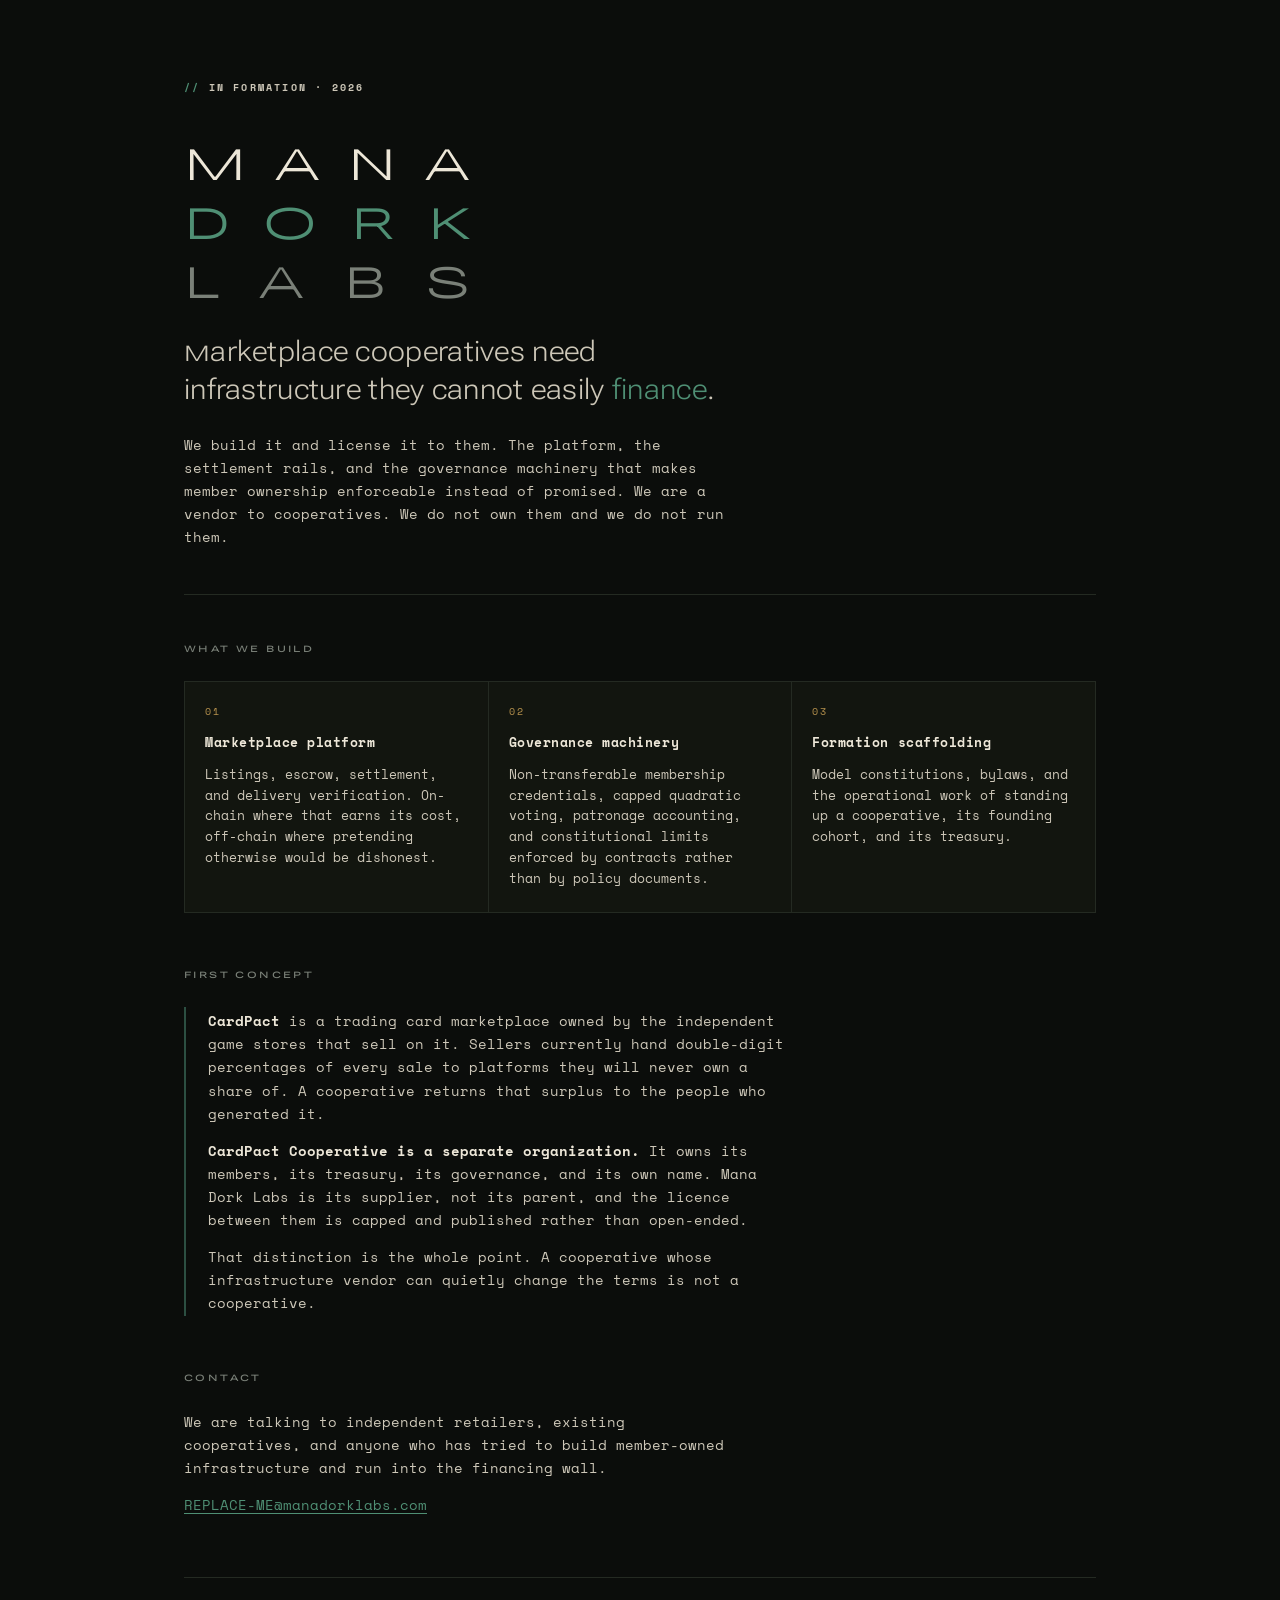
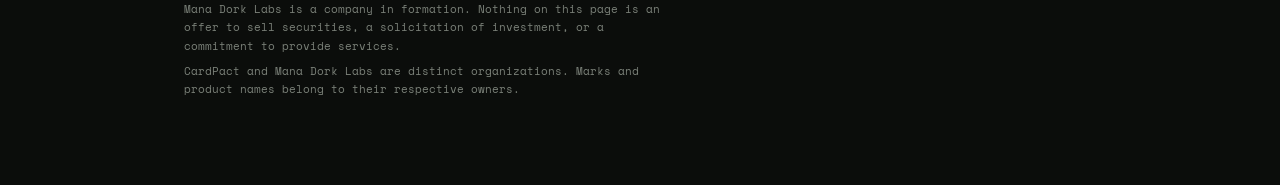
==== index.html @ 402da71d "Add the manadorklabs.com holding page A single static HTML page with no build step. Type and palette" ====
<!DOCTYPE html>
<html lang="en">
<head>
<meta charset="utf-8">
<meta name="viewport" content="width=device-width, initial-scale=1">
<title>Mana Dork Labs</title>
<meta name="description" content="Mana Dork Labs builds the platform and governance scaffolding that marketplace cooperatives need, and licenses it to them.">
<meta name="robots" content="index, follow">
<meta property="og:title" content="Mana Dork Labs">
<meta property="og:description" content="Infrastructure for marketplace cooperatives. We build it and license it. We do not own the cooperatives.">
<meta property="og:type" content="website">
<link rel="preconnect" href="https://fonts.googleapis.com">
<link rel="preconnect" href="https://fonts.gstatic.com" crossorigin>
<link href="https://fonts.googleapis.com/css2?family=Roboto+Flex:wdth,wght,YTUC@25..151,100..1000,528..760&family=Space+Mono:wght@400;700&display=swap" rel="stylesheet">
<link rel="icon" href="data:image/svg+xml,%3Csvg xmlns='http://www.w3.org/2000/svg' viewBox='0 0 32 32'%3E%3Crect width='32' height='32' fill='%230b0d0b'/%3E%3Crect x='7' y='7' width='18' height='3' fill='%234f8f74'/%3E%3Crect x='7' y='14.5' width='18' height='3' fill='%23ede7d8'/%3E%3Crect x='7' y='22' width='18' height='3' fill='%23b8934e'/%3E%3C/svg%3E">
<style>
  :root{
    --ink:#0b0d0b;
    --ink-2:#12150f;
    --cream:#ede7d8;
    --dim:#cdc7b8;
    --verdigris:#4f8f74;
    --verdigris-lo:#2c4f42;
    --brass:#b8934e;
    --lichen:#7a8078;
    --rule:#242a22;
    --mono:"Space Mono",ui-monospace,SFMono-Regular,Menlo,monospace;
    --wide:"Roboto Flex","Trebuchet MS",sans-serif;
  }
  *{box-sizing:border-box}
  html{-webkit-text-size-adjust:100%}
  body{
    margin:0;background:var(--ink);color:var(--cream);
    font-family:var(--mono);font-size:14px;line-height:1.65;
    -webkit-font-smoothing:antialiased;text-rendering:optimizeLegibility;
  }
  a{color:var(--verdigris);text-underline-offset:3px}
  a:hover{color:var(--cream)}
  .sheet{max-width:960px;margin:0 auto;padding:56px 24px 80px}

  .eyebrow{
    font-size:10px;font-weight:700;letter-spacing:.22em;text-transform:uppercase;
    color:var(--lichen);margin:0;
  }
  .eyebrow .tick{color:var(--verdigris)}

  /* Wordmark: stacked 4-letter lockup. MANA / DORK / LABS are each four
     characters, so the block squares off on its own. Placeholder treatment
     pending the wordmark pick in mockups/. */
  .mark{
    margin:34px 0 0;
    font-family:var(--wide);
    font-variation-settings:"wdth" 151,"YTUC" 528;
    font-weight:400;
    font-size:clamp(30px,8.2vw,58px);
    width:4.9em;max-width:100%;
  }
  .mark span{display:flex;justify-content:space-between;line-height:1.02}
  .mark i{font-style:normal}
  .mark .l2{color:var(--verdigris)}
  .mark .l3{color:var(--lichen)}

  .hero{border-bottom:1px solid var(--rule);padding-bottom:46px;margin-bottom:44px}
  .lede{
    font-family:var(--wide);
    font-variation-settings:"wdth" 120,"YTUC" 528;
    font-weight:300;
    font-size:clamp(19px,3.1vw,29px);
    line-height:1.32;letter-spacing:.01em;
    margin:40px 0 0;max-width:26ch;text-wrap:balance;
  }
  .lede em{font-style:normal;color:var(--verdigris)}
  .hero p{margin:24px 0 0;max-width:62ch;color:var(--dim)}

  h2{
    font-family:var(--wide);
    font-variation-settings:"wdth" 140,"YTUC" 528;
    font-weight:400;font-size:12px;letter-spacing:.2em;text-transform:uppercase;
    color:var(--lichen);margin:0 0 22px;
  }
  section{margin-bottom:52px}

  .grid{display:grid;grid-template-columns:repeat(3,1fr);gap:1px;background:var(--rule);border:1px solid var(--rule)}
  .grid > div{background:var(--ink-2);padding:22px 20px 24px}
  .grid h3{
    margin:0 0 10px;font-size:13px;font-weight:700;letter-spacing:.04em;color:var(--cream);
  }
  .grid p{margin:0;font-size:13px;color:var(--dim);line-height:1.6}
  .num{
    display:block;font-size:10px;letter-spacing:.2em;color:var(--brass);margin-bottom:12px;
  }

  .concept{border-left:2px solid var(--verdigris-lo);padding:2px 0 2px 22px}
  .concept p{margin:0 0 14px;max-width:64ch;color:var(--dim)}
  .concept p:last-child{margin-bottom:0}
  .concept strong{color:var(--cream)}
  .disclaim{color:var(--brass)}

  .contact p{margin:0 0 14px;max-width:62ch;color:var(--dim)}

  footer{
    border-top:1px solid var(--rule);padding-top:22px;margin-top:60px;
    font-size:11px;color:var(--lichen);line-height:1.7;
  }
  footer p{margin:0 0 6px;max-width:70ch}

  @media (max-width:720px){
    .sheet{padding:40px 20px 64px}
    .grid{grid-template-columns:1fr}
    .lede{max-width:none}
  }
  @media (prefers-reduced-motion:no-preference){
    a{transition:color .15s ease}
  }
</style>
</head>
<body>
<main class="sheet">

  <header class="hero">
    <p class="eyebrow"><span class="tick">//</span> In formation &middot; 2026</p>

    <div class="mark" role="img" aria-label="Mana Dork Labs">
      <span class="l1"><i>M</i><i>A</i><i>N</i><i>A</i></span>
      <span class="l2"><i>D</i><i>O</i><i>R</i><i>K</i></span>
      <span class="l3"><i>L</i><i>A</i><i>B</i><i>S</i></span>
    </div>

    <p class="lede">Marketplace cooperatives need infrastructure they cannot easily <em>finance</em>.</p>

    <p>We build it and license it to them. The platform, the settlement rails, and the governance machinery that makes member ownership enforceable instead of promised. We are a vendor to cooperatives. We do not own them and we do not run them.</p>
  </header>

  <section>
    <h2>What we build</h2>
    <div class="grid">
      <div>
        <span class="num">01</span>
        <h3>Marketplace platform</h3>
        <p>Listings, escrow, settlement, and delivery verification. On-chain where that earns its cost, off-chain where pretending otherwise would be dishonest.</p>
      </div>
      <div>
        <span class="num">02</span>
        <h3>Governance machinery</h3>
        <p>Non-transferable membership credentials, capped quadratic voting, patronage accounting, and constitutional limits enforced by contracts rather than by policy documents.</p>
      </div>
      <div>
        <span class="num">03</span>
        <h3>Formation scaffolding</h3>
        <p>Model constitutions, bylaws, and the operational work of standing up a cooperative, its founding cohort, and its treasury.</p>
      </div>
    </div>
  </section>

  <section>
    <h2>First concept</h2>
    <div class="concept">
      <p><strong>CardPact</strong> is a trading card marketplace owned by the independent game stores that sell on it. Sellers currently hand double-digit percentages of every sale to platforms they will never own a share of. A cooperative returns that surplus to the people who generated it.</p>
      <p><strong>CardPact Cooperative is a separate organization.</strong> It owns its members, its treasury, its governance, and its own name. Mana Dork Labs is its supplier, not its parent, and the licence between them is capped and published rather than open-ended.</p>
      <p class="disclaim">That distinction is the whole point. A cooperative whose infrastructure vendor can quietly change the terms is not a cooperative.</p>
    </div>
  </section>

  <section class="contact">
    <h2>Contact</h2>
    <p>We are talking to independent retailers, existing cooperatives, and anyone who has tried to build member-owned infrastructure and run into the financing wall.</p>
    <p><a href="mailto:REPLACE-ME@manadorklabs.com">REPLACE-ME@manadorklabs.com</a></p>
  </section>

  <footer>
    <p>Mana Dork Labs is a company in formation. Nothing on this page is an offer to sell securities, a solicitation of investment, or a commitment to provide services.</p>
    <p>CardPact and Mana Dork Labs are distinct organizations. Marks and product names belong to their respective owners.</p>
  </footer>

</main>
</body>
</html>
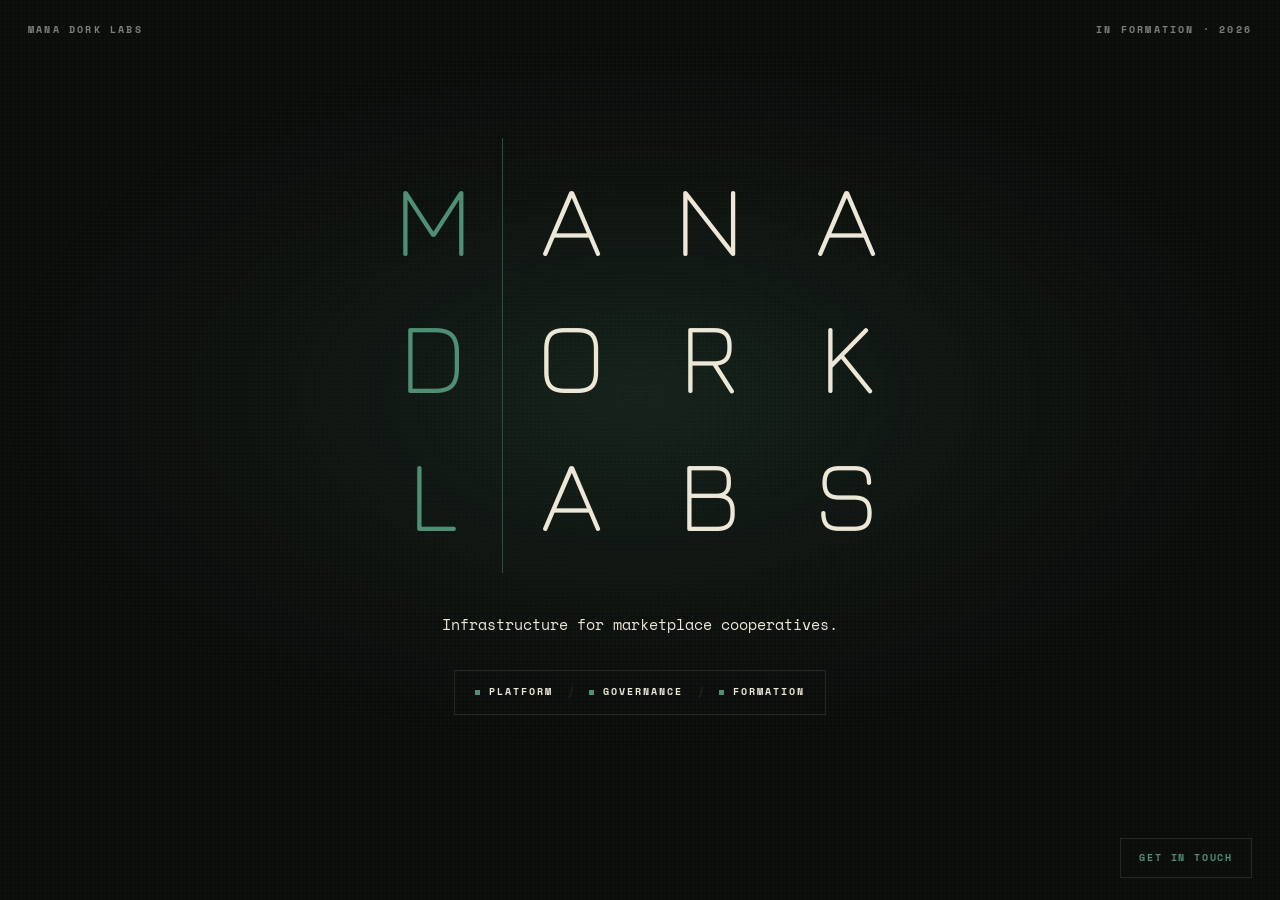
==== commit 9bcf6eac: "Set the wordmark in Jura and open the grid spacing Roboto Flex modulated its strokes: the diagonals " ====
--- a/index.html
+++ b/index.html
@@ -4,174 +4,149 @@
 <meta charset="utf-8">
 <meta name="viewport" content="width=device-width, initial-scale=1">
 <title>Mana Dork Labs</title>
-<meta name="description" content="Mana Dork Labs builds the platform and governance scaffolding that marketplace cooperatives need, and licenses it to them.">
+<meta name="description" content="Infrastructure for marketplace cooperatives.">
 <meta name="robots" content="index, follow">
 <meta property="og:title" content="Mana Dork Labs">
-<meta property="og:description" content="Infrastructure for marketplace cooperatives. We build it and license it. We do not own the cooperatives.">
+<meta property="og:description" content="Infrastructure for marketplace cooperatives.">
 <meta property="og:type" content="website">
 <link rel="preconnect" href="https://fonts.googleapis.com">
 <link rel="preconnect" href="https://fonts.gstatic.com" crossorigin>
-<link href="https://fonts.googleapis.com/css2?family=Roboto+Flex:wdth,wght,YTUC@25..151,100..1000,528..760&family=Space+Mono:wght@400;700&display=swap" rel="stylesheet">
-<link rel="icon" href="data:image/svg+xml,%3Csvg xmlns='http://www.w3.org/2000/svg' viewBox='0 0 32 32'%3E%3Crect width='32' height='32' fill='%230b0d0b'/%3E%3Crect x='7' y='7' width='18' height='3' fill='%234f8f74'/%3E%3Crect x='7' y='14.5' width='18' height='3' fill='%23ede7d8'/%3E%3Crect x='7' y='22' width='18' height='3' fill='%23b8934e'/%3E%3C/svg%3E">
+<link href="https://fonts.googleapis.com/css2?family=Jura:wght@300..700&family=Space+Mono:wght@400;700&display=swap" rel="stylesheet">
+<link rel="icon" href="data:image/svg+xml,%3Csvg xmlns='http://www.w3.org/2000/svg' viewBox='0 0 32 32'%3E%3Crect width='32' height='32' fill='%230b0d0b'/%3E%3Crect x='6' y='6' width='5' height='20' fill='%234f8f74'/%3E%3Crect x='13' y='6' width='4' height='4' fill='%23ede7d8'/%3E%3Crect x='19' y='6' width='4' height='4' fill='%23ede7d8'/%3E%3Crect x='13' y='14' width='4' height='4' fill='%23ede7d8'/%3E%3Crect x='19' y='14' width='4' height='4' fill='%23ede7d8'/%3E%3Crect x='13' y='22' width='4' height='4' fill='%23ede7d8'/%3E%3Crect x='19' y='22' width='4' height='4' fill='%23ede7d8'/%3E%3C/svg%3E">
 <style>
   :root{
     --ink:#0b0d0b;
-    --ink-2:#12150f;
     --cream:#ede7d8;
-    --dim:#cdc7b8;
+    --dim:#a9a496;
     --verdigris:#4f8f74;
     --verdigris-lo:#2c4f42;
-    --brass:#b8934e;
     --lichen:#7a8078;
     --rule:#242a22;
     --mono:"Space Mono",ui-monospace,SFMono-Regular,Menlo,monospace;
-    --wide:"Roboto Flex","Trebuchet MS",sans-serif;
+    --wide:"Jura","Trebuchet MS",sans-serif;
   }
   *{box-sizing:border-box}
   html{-webkit-text-size-adjust:100%}
   body{
     margin:0;background:var(--ink);color:var(--cream);
-    font-family:var(--mono);font-size:14px;line-height:1.65;
-    -webkit-font-smoothing:antialiased;text-rendering:optimizeLegibility;
+    font-family:var(--mono);font-size:13px;line-height:1.6;
+    -webkit-font-smoothing:antialiased;
+    min-height:100vh;min-height:100dvh;
+    display:flex;flex-direction:column;
+    position:relative;overflow-x:hidden;
   }
-  a{color:var(--verdigris);text-underline-offset:3px}
-  a:hover{color:var(--cream)}
-  .sheet{max-width:960px;margin:0 auto;padding:56px 24px 80px}
 
-  .eyebrow{
+  /* Verdigris bloom behind the mark, plus a fine mesh over everything. */
+  body::before{
+    content:"";position:fixed;inset:0;pointer-events:none;z-index:0;
+    background:radial-gradient(ellipse 70% 55% at 50% 44%, rgba(79,143,116,.16), rgba(79,143,116,.04) 45%, transparent 72%);
+  }
+  body::after{
+    content:"";position:fixed;inset:0;pointer-events:none;z-index:0;opacity:.5;
+    background-image:
+      repeating-linear-gradient(0deg, rgba(237,231,216,.028) 0 1px, transparent 1px 4px),
+      repeating-linear-gradient(90deg, rgba(237,231,216,.028) 0 1px, transparent 1px 4px);
+  }
+  .bar, .stage{position:relative;z-index:1}
+
+  .micro{
     font-size:10px;font-weight:700;letter-spacing:.22em;text-transform:uppercase;
     color:var(--lichen);margin:0;
   }
-  .eyebrow .tick{color:var(--verdigris)}
 
-  /* Wordmark: stacked 4-letter lockup. MANA / DORK / LABS are each four
-     characters, so the block squares off on its own. Placeholder treatment
-     pending the wordmark pick in mockups/. */
-  .mark{
-    margin:34px 0 0;
-    font-family:var(--wide);
-    font-variation-settings:"wdth" 151,"YTUC" 528;
-    font-weight:400;
-    font-size:clamp(30px,8.2vw,58px);
-    width:4.9em;max-width:100%;
-  }
-  .mark span{display:flex;justify-content:space-between;line-height:1.02}
-  .mark i{font-style:normal}
-  .mark .l2{color:var(--verdigris)}
-  .mark .l3{color:var(--lichen)}
+  .bar{display:flex;justify-content:space-between;align-items:center;gap:20px;padding:22px 28px}
+  .bar--top{flex:0 0 auto}
+  .bar--bottom{flex:0 0 auto;justify-content:flex-end}
 
-  .hero{border-bottom:1px solid var(--rule);padding-bottom:46px;margin-bottom:44px}
-  .lede{
-    font-family:var(--wide);
-    font-variation-settings:"wdth" 120,"YTUC" 528;
-    font-weight:300;
-    font-size:clamp(19px,3.1vw,29px);
-    line-height:1.32;letter-spacing:.01em;
-    margin:40px 0 0;max-width:26ch;text-wrap:balance;
-  }
-  .lede em{font-style:normal;color:var(--verdigris)}
-  .hero p{margin:24px 0 0;max-width:62ch;color:var(--dim)}
-
-  h2{
-    font-family:var(--wide);
-    font-variation-settings:"wdth" 140,"YTUC" 528;
-    font-weight:400;font-size:12px;letter-spacing:.2em;text-transform:uppercase;
-    color:var(--lichen);margin:0 0 22px;
-  }
-  section{margin-bottom:52px}
-
-  .grid{display:grid;grid-template-columns:repeat(3,1fr);gap:1px;background:var(--rule);border:1px solid var(--rule)}
-  .grid > div{background:var(--ink-2);padding:22px 20px 24px}
-  .grid h3{
-    margin:0 0 10px;font-size:13px;font-weight:700;letter-spacing:.04em;color:var(--cream);
-  }
-  .grid p{margin:0;font-size:13px;color:var(--dim);line-height:1.6}
-  .num{
-    display:block;font-size:10px;letter-spacing:.2em;color:var(--brass);margin-bottom:12px;
+  .stage{
+    flex:1 1 auto;display:flex;flex-direction:column;
+    align-items:center;justify-content:center;
+    padding:clamp(20px,4vh,32px) 28px clamp(24px,5vh,44px);text-align:center;
   }
 
-  .concept{border-left:2px solid var(--verdigris-lo);padding:2px 0 2px 22px}
-  .concept p{margin:0 0 14px;max-width:64ch;color:var(--dim)}
-  .concept p:last-child{margin-bottom:0}
-  .concept strong{color:var(--cream)}
-  .disclaim{color:var(--brass)}
+  /* "The Grid" from the wordmark experiments. MANA, DORK and LABS are each
+     four letters, so the name stacks into a 4x3 block and the first column
+     reads MDL straight down. Jura at 300 is monoline, so every stroke is the
+     same width, which is what Roboto Flex could not do. Columns sit at 1.75x
+     Jura's widest glyph (0.767em), the "open" step. Glyph size scales against
+     viewport height as well as width so the bottom bar is never pushed off. */
+  .mark{
+    --f:clamp(30px, min(11vw, 11.4vh), 118px);
+    --cw:calc(var(--f) * 1.342);
+    --rh:calc(var(--f) * 1.34);
+    display:grid;grid-template-columns:repeat(4, var(--cw));
+    position:relative;
+  }
+  .mark .cell{
+    width:var(--cw);height:var(--rh);
+    display:grid;place-items:center;
+    font-family:var(--wide);font-weight:300;
+    font-size:var(--f);color:var(--cream);line-height:1;
+  }
+  .mark .cell.key{color:var(--verdigris)}
+  .mark .colrule{
+    position:absolute;top:calc(var(--rh) * -.08);bottom:calc(var(--rh) * -.08);
+    left:var(--cw);width:1px;background:var(--verdigris-lo);
+  }
 
-  .contact p{margin:0 0 14px;max-width:62ch;color:var(--dim)}
+  .tagline{
+    margin:clamp(30px,5.5vh,52px) 0 0;font-size:clamp(13px,1.5vw,15px);
+    color:var(--cream);line-height:1.75;max-width:58ch;text-wrap:balance;
+  }
 
-  footer{
-    border-top:1px solid var(--rule);padding-top:22px;margin-top:60px;
-    font-size:11px;color:var(--lichen);line-height:1.7;
+  .chips{
+    display:inline-flex;flex-wrap:wrap;justify-content:center;align-items:center;
+    gap:14px;margin:clamp(22px,3.6vh,34px) 0 0;padding:11px 20px;
+    border:1px solid var(--rule);
   }
-  footer p{margin:0 0 6px;max-width:70ch}
+  .chips b{font-size:10px;font-weight:700;letter-spacing:.2em;text-transform:uppercase;color:var(--cream)}
+  .chips b::before{content:"";display:inline-block;width:5px;height:5px;background:var(--verdigris);margin-right:9px;vertical-align:middle}
+  .chips s{text-decoration:none;color:var(--rule)}
 
-  @media (max-width:720px){
-    .sheet{padding:40px 20px 64px}
-    .grid{grid-template-columns:1fr}
-    .lede{max-width:none}
+  .contact{
+    font-size:10px;font-weight:700;letter-spacing:.18em;text-transform:uppercase;
+    color:var(--verdigris);text-decoration:none;white-space:nowrap;
+    border:1px solid var(--rule);padding:11px 18px;
+  }
+  .contact:hover{color:var(--cream);border-color:var(--lichen)}
+
+  @media (max-width:640px){
+    .bar{padding:18px 20px}
+    .bar--top .micro:last-child{display:none}
+    .bar--bottom{flex-direction:column;align-items:stretch;gap:16px}
+    .contact{text-align:center}
+    .stage{padding:24px 20px 32px}
   }
   @media (prefers-reduced-motion:no-preference){
-    a{transition:color .15s ease}
+    .contact{transition:color .15s ease,border-color .15s ease}
   }
 </style>
 </head>
 <body>
-<main class="sheet">
 
-  <header class="hero">
-    <p class="eyebrow"><span class="tick">//</span> In formation &middot; 2026</p>
+  <header class="bar bar--top">
+    <p class="micro">Mana Dork Labs</p>
+    <p class="micro">In formation &middot; 2026</p>
+  </header>
 
+  <main class="stage">
     <div class="mark" role="img" aria-label="Mana Dork Labs">
-      <span class="l1"><i>M</i><i>A</i><i>N</i><i>A</i></span>
-      <span class="l2"><i>D</i><i>O</i><i>R</i><i>K</i></span>
-      <span class="l3"><i>L</i><i>A</i><i>B</i><i>S</i></span>
+      <span class="colrule"></span>
+      <span class="cell key">M</span><span class="cell">A</span><span class="cell">N</span><span class="cell">A</span>
+      <span class="cell key">D</span><span class="cell">O</span><span class="cell">R</span><span class="cell">K</span>
+      <span class="cell key">L</span><span class="cell">A</span><span class="cell">B</span><span class="cell">S</span>
     </div>
 
-    <p class="lede">Marketplace cooperatives need infrastructure they cannot easily <em>finance</em>.</p>
+    <p class="tagline">Infrastructure for marketplace cooperatives.</p>
 
-    <p>We build it and license it to them. The platform, the settlement rails, and the governance machinery that makes member ownership enforceable instead of promised. We are a vendor to cooperatives. We do not own them and we do not run them.</p>
-  </header>
+    <div class="chips">
+      <b>Platform</b><s>/</s><b>Governance</b><s>/</s><b>Formation</b>
+    </div>
+  </main>
 
-  <section>
-    <h2>What we build</h2>
-    <div class="grid">
-      <div>
-        <span class="num">01</span>
-        <h3>Marketplace platform</h3>
-        <p>Listings, escrow, settlement, and delivery verification. On-chain where that earns its cost, off-chain where pretending otherwise would be dishonest.</p>
-      </div>
-      <div>
-        <span class="num">02</span>
-        <h3>Governance machinery</h3>
-        <p>Non-transferable membership credentials, capped quadratic voting, patronage accounting, and constitutional limits enforced by contracts rather than by policy documents.</p>
-      </div>
-      <div>
-        <span class="num">03</span>
-        <h3>Formation scaffolding</h3>
-        <p>Model constitutions, bylaws, and the operational work of standing up a cooperative, its founding cohort, and its treasury.</p>
-      </div>
-    </div>
-  </section>
-
-  <section>
-    <h2>First concept</h2>
-    <div class="concept">
-      <p><strong>CardPact</strong> is a trading card marketplace owned by the independent game stores that sell on it. Sellers currently hand double-digit percentages of every sale to platforms they will never own a share of. A cooperative returns that surplus to the people who generated it.</p>
-      <p><strong>CardPact Cooperative is a separate organization.</strong> It owns its members, its treasury, its governance, and its own name. Mana Dork Labs is its supplier, not its parent, and the licence between them is capped and published rather than open-ended.</p>
-      <p class="disclaim">That distinction is the whole point. A cooperative whose infrastructure vendor can quietly change the terms is not a cooperative.</p>
-    </div>
-  </section>
-
-  <section class="contact">
-    <h2>Contact</h2>
-    <p>We are talking to independent retailers, existing cooperatives, and anyone who has tried to build member-owned infrastructure and run into the financing wall.</p>
-    <p><a href="mailto:REPLACE-ME@manadorklabs.com">REPLACE-ME@manadorklabs.com</a></p>
-  </section>
-
-  <footer>
-    <p>Mana Dork Labs is a company in formation. Nothing on this page is an offer to sell securities, a solicitation of investment, or a commitment to provide services.</p>
-    <p>CardPact and Mana Dork Labs are distinct organizations. Marks and product names belong to their respective owners.</p>
+  <footer class="bar bar--bottom">
+    <a class="contact" href="mailto:REPLACE-ME@manadorklabs.com">Get in touch</a>
   </footer>
 
-</main>
 </body>
 </html>
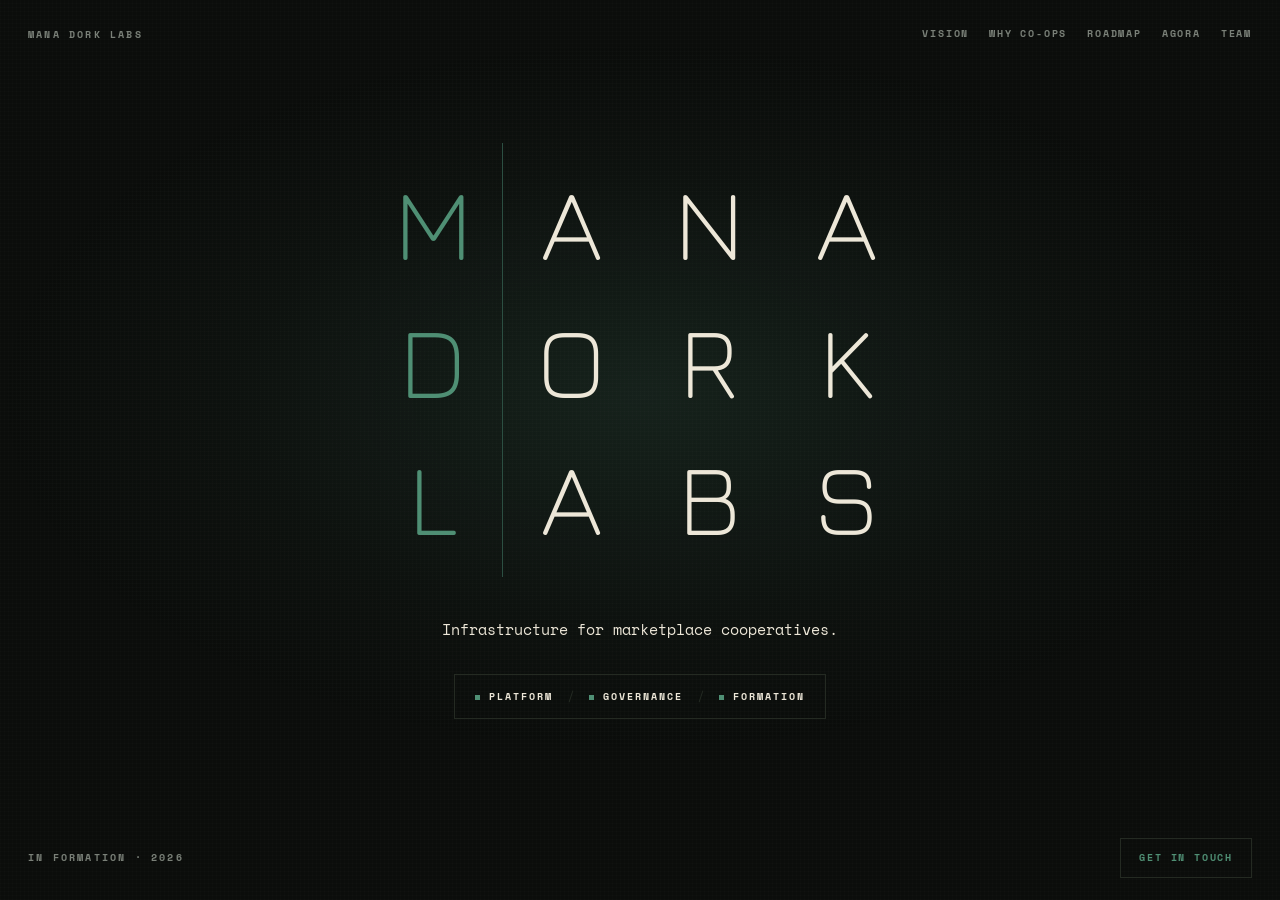
==== commit 33aa1f04: "Build out the site: five content pages and a top-bar nav Turns the holding page into a small site. T" ====
--- a/index.html
+++ b/index.html
@@ -12,121 +12,20 @@
 <link rel="preconnect" href="https://fonts.googleapis.com">
 <link rel="preconnect" href="https://fonts.gstatic.com" crossorigin>
 <link href="https://fonts.googleapis.com/css2?family=Jura:wght@300..700&family=Space+Mono:wght@400;700&display=swap" rel="stylesheet">
+<link rel="stylesheet" href="/assets/site.css">
 <link rel="icon" href="data:image/svg+xml,%3Csvg xmlns='http://www.w3.org/2000/svg' viewBox='0 0 32 32'%3E%3Crect width='32' height='32' fill='%230b0d0b'/%3E%3Crect x='6' y='6' width='5' height='20' fill='%234f8f74'/%3E%3Crect x='13' y='6' width='4' height='4' fill='%23ede7d8'/%3E%3Crect x='19' y='6' width='4' height='4' fill='%23ede7d8'/%3E%3Crect x='13' y='14' width='4' height='4' fill='%23ede7d8'/%3E%3Crect x='19' y='14' width='4' height='4' fill='%23ede7d8'/%3E%3Crect x='13' y='22' width='4' height='4' fill='%23ede7d8'/%3E%3Crect x='19' y='22' width='4' height='4' fill='%23ede7d8'/%3E%3C/svg%3E">
-<style>
-  :root{
-    --ink:#0b0d0b;
-    --cream:#ede7d8;
-    --dim:#a9a496;
-    --verdigris:#4f8f74;
-    --verdigris-lo:#2c4f42;
-    --lichen:#7a8078;
-    --rule:#242a22;
-    --mono:"Space Mono",ui-monospace,SFMono-Regular,Menlo,monospace;
-    --wide:"Jura","Trebuchet MS",sans-serif;
-  }
-  *{box-sizing:border-box}
-  html{-webkit-text-size-adjust:100%}
-  body{
-    margin:0;background:var(--ink);color:var(--cream);
-    font-family:var(--mono);font-size:13px;line-height:1.6;
-    -webkit-font-smoothing:antialiased;
-    min-height:100vh;min-height:100dvh;
-    display:flex;flex-direction:column;
-    position:relative;overflow-x:hidden;
-  }
-
-  /* Verdigris bloom behind the mark, plus a fine mesh over everything. */
-  body::before{
-    content:"";position:fixed;inset:0;pointer-events:none;z-index:0;
-    background:radial-gradient(ellipse 70% 55% at 50% 44%, rgba(79,143,116,.16), rgba(79,143,116,.04) 45%, transparent 72%);
-  }
-  body::after{
-    content:"";position:fixed;inset:0;pointer-events:none;z-index:0;opacity:.5;
-    background-image:
-      repeating-linear-gradient(0deg, rgba(237,231,216,.028) 0 1px, transparent 1px 4px),
-      repeating-linear-gradient(90deg, rgba(237,231,216,.028) 0 1px, transparent 1px 4px);
-  }
-  .bar, .stage{position:relative;z-index:1}
-
-  .micro{
-    font-size:10px;font-weight:700;letter-spacing:.22em;text-transform:uppercase;
-    color:var(--lichen);margin:0;
-  }
-
-  .bar{display:flex;justify-content:space-between;align-items:center;gap:20px;padding:22px 28px}
-  .bar--top{flex:0 0 auto}
-  .bar--bottom{flex:0 0 auto;justify-content:flex-end}
-
-  .stage{
-    flex:1 1 auto;display:flex;flex-direction:column;
-    align-items:center;justify-content:center;
-    padding:clamp(20px,4vh,32px) 28px clamp(24px,5vh,44px);text-align:center;
-  }
-
-  /* "The Grid" from the wordmark experiments. MANA, DORK and LABS are each
-     four letters, so the name stacks into a 4x3 block and the first column
-     reads MDL straight down. Jura at 300 is monoline, so every stroke is the
-     same width, which is what Roboto Flex could not do. Columns sit at 1.75x
-     Jura's widest glyph (0.767em), the "open" step. Glyph size scales against
-     viewport height as well as width so the bottom bar is never pushed off. */
-  .mark{
-    --f:clamp(30px, min(11vw, 11.4vh), 118px);
-    --cw:calc(var(--f) * 1.342);
-    --rh:calc(var(--f) * 1.34);
-    display:grid;grid-template-columns:repeat(4, var(--cw));
-    position:relative;
-  }
-  .mark .cell{
-    width:var(--cw);height:var(--rh);
-    display:grid;place-items:center;
-    font-family:var(--wide);font-weight:300;
-    font-size:var(--f);color:var(--cream);line-height:1;
-  }
-  .mark .cell.key{color:var(--verdigris)}
-  .mark .colrule{
-    position:absolute;top:calc(var(--rh) * -.08);bottom:calc(var(--rh) * -.08);
-    left:var(--cw);width:1px;background:var(--verdigris-lo);
-  }
-
-  .tagline{
-    margin:clamp(30px,5.5vh,52px) 0 0;font-size:clamp(13px,1.5vw,15px);
-    color:var(--cream);line-height:1.75;max-width:58ch;text-wrap:balance;
-  }
-
-  .chips{
-    display:inline-flex;flex-wrap:wrap;justify-content:center;align-items:center;
-    gap:14px;margin:clamp(22px,3.6vh,34px) 0 0;padding:11px 20px;
-    border:1px solid var(--rule);
-  }
-  .chips b{font-size:10px;font-weight:700;letter-spacing:.2em;text-transform:uppercase;color:var(--cream)}
-  .chips b::before{content:"";display:inline-block;width:5px;height:5px;background:var(--verdigris);margin-right:9px;vertical-align:middle}
-  .chips s{text-decoration:none;color:var(--rule)}
-
-  .contact{
-    font-size:10px;font-weight:700;letter-spacing:.18em;text-transform:uppercase;
-    color:var(--verdigris);text-decoration:none;white-space:nowrap;
-    border:1px solid var(--rule);padding:11px 18px;
-  }
-  .contact:hover{color:var(--cream);border-color:var(--lichen)}
-
-  @media (max-width:640px){
-    .bar{padding:18px 20px}
-    .bar--top .micro:last-child{display:none}
-    .bar--bottom{flex-direction:column;align-items:stretch;gap:16px}
-    .contact{text-align:center}
-    .stage{padding:24px 20px 32px}
-  }
-  @media (prefers-reduced-motion:no-preference){
-    .contact{transition:color .15s ease,border-color .15s ease}
-  }
-</style>
 </head>
 <body>
 
   <header class="bar bar--top">
     <p class="micro">Mana Dork Labs</p>
-    <p class="micro">In formation &middot; 2026</p>
+    <nav class="nav" aria-label="Primary">
+      <a href="/vision">Vision</a>
+      <a href="/why">Why co-ops</a>
+      <a href="/roadmap">Roadmap</a>
+      <a href="/agora">Agora</a>
+      <a href="/team">Team</a>
+    </nav>
   </header>
 
   <main class="stage">
@@ -145,7 +44,8 @@
   </main>
 
   <footer class="bar bar--bottom">
-    <a class="contact" href="mailto:REPLACE-ME@manadorklabs.com">Get in touch</a>
+    <p class="micro">In formation &middot; 2026</p>
+    <a class="contact" href="mailto:hello@manadorklabs.com">Get in touch</a>
   </footer>
 
 </body>
--- a/assets/site.css
+++ b/assets/site.css
@@ -0,0 +1,248 @@
+/* Mana Dork Labs — shared stylesheet.
+   The home page (index.html) and the content pages both draw from this file.
+   Everything above the "Content pages" divider is the original holding-page
+   styling, moved here unchanged so index.html renders exactly as it did. */
+
+:root{
+  --ink:#0b0d0b;
+  --cream:#ede7d8;
+  --dim:#a9a496;
+  --verdigris:#4f8f74;
+  --verdigris-lo:#2c4f42;
+  --lichen:#7a8078;
+  --rule:#242a22;
+  --mono:"Space Mono",ui-monospace,SFMono-Regular,Menlo,monospace;
+  --wide:"Jura","Trebuchet MS",sans-serif;
+}
+*{box-sizing:border-box}
+html{-webkit-text-size-adjust:100%}
+body{
+  margin:0;background:var(--ink);color:var(--cream);
+  font-family:var(--mono);font-size:13px;line-height:1.6;
+  -webkit-font-smoothing:antialiased;
+  min-height:100vh;min-height:100dvh;
+  display:flex;flex-direction:column;
+  position:relative;overflow-x:hidden;
+}
+
+/* Verdigris bloom behind the mark, plus a fine mesh over everything. */
+body::before{
+  content:"";position:fixed;inset:0;pointer-events:none;z-index:0;
+  background:radial-gradient(ellipse 70% 55% at 50% 44%, rgba(79,143,116,.16), rgba(79,143,116,.04) 45%, transparent 72%);
+}
+body::after{
+  content:"";position:fixed;inset:0;pointer-events:none;z-index:0;opacity:.5;
+  background-image:
+    repeating-linear-gradient(0deg, rgba(237,231,216,.028) 0 1px, transparent 1px 4px),
+    repeating-linear-gradient(90deg, rgba(237,231,216,.028) 0 1px, transparent 1px 4px);
+}
+.bar, .stage, .page{position:relative;z-index:1}
+
+.micro{
+  font-size:10px;font-weight:700;letter-spacing:.22em;text-transform:uppercase;
+  color:var(--lichen);margin:0;
+}
+
+.bar{display:flex;justify-content:space-between;align-items:center;gap:20px;padding:22px 28px}
+.bar--top{flex:0 0 auto}
+.bar--bottom{flex:0 0 auto;justify-content:space-between}
+
+.stage{
+  flex:1 1 auto;display:flex;flex-direction:column;
+  align-items:center;justify-content:center;
+  padding:clamp(20px,4vh,32px) 28px clamp(24px,5vh,44px);text-align:center;
+}
+
+/* "The Grid" from the wordmark experiments. MANA, DORK and LABS are each
+   four letters, so the name stacks into a 4x3 block and the first column
+   reads MDL straight down. Jura at 300 is monoline, so every stroke is the
+   same width, which is what Roboto Flex could not do. Columns sit at 1.75x
+   Jura's widest glyph (0.767em), the "open" step. Glyph size scales against
+   viewport height as well as width so the bottom bar is never pushed off. */
+.mark{
+  --f:clamp(30px, min(11vw, 11.4vh), 118px);
+  --cw:calc(var(--f) * 1.342);
+  --rh:calc(var(--f) * 1.34);
+  display:grid;grid-template-columns:repeat(4, var(--cw));
+  position:relative;
+}
+.mark .cell{
+  width:var(--cw);height:var(--rh);
+  display:grid;place-items:center;
+  font-family:var(--wide);font-weight:300;
+  font-size:var(--f);color:var(--cream);line-height:1;
+}
+.mark .cell.key{color:var(--verdigris)}
+.mark .colrule{
+  position:absolute;top:calc(var(--rh) * -.08);bottom:calc(var(--rh) * -.08);
+  left:var(--cw);width:1px;background:var(--verdigris-lo);
+}
+
+.tagline{
+  margin:clamp(30px,5.5vh,52px) 0 0;font-size:clamp(13px,1.5vw,15px);
+  color:var(--cream);line-height:1.75;max-width:58ch;text-wrap:balance;
+}
+
+.chips{
+  display:inline-flex;flex-wrap:wrap;justify-content:center;align-items:center;
+  gap:14px;margin:clamp(22px,3.6vh,34px) 0 0;padding:11px 20px;
+  border:1px solid var(--rule);
+}
+.chips b{font-size:10px;font-weight:700;letter-spacing:.2em;text-transform:uppercase;color:var(--cream)}
+.chips b::before{content:"";display:inline-block;width:5px;height:5px;background:var(--verdigris);margin-right:9px;vertical-align:middle}
+.chips s{text-decoration:none;color:var(--rule)}
+
+.contact{
+  font-size:10px;font-weight:700;letter-spacing:.18em;text-transform:uppercase;
+  color:var(--verdigris);text-decoration:none;white-space:nowrap;
+  border:1px solid var(--rule);padding:11px 18px;
+}
+.contact:hover{color:var(--cream);border-color:var(--lichen)}
+
+/* ------------------------------------------------------------------ */
+/* Content pages                                                       */
+/* ------------------------------------------------------------------ */
+
+/* Brand block in the top bar. On the home page the bar shows plain text;
+   everywhere else it is the link back to the wordmark. */
+.brand{
+  font-size:10px;font-weight:700;letter-spacing:.22em;text-transform:uppercase;
+  color:var(--cream);text-decoration:none;white-space:nowrap;
+}
+.brand::before{
+  content:"";display:inline-block;width:5px;height:5px;
+  background:var(--verdigris);margin-right:10px;vertical-align:middle;
+}
+.brand:hover{color:var(--verdigris)}
+
+.nav{display:flex;flex-wrap:wrap;align-items:center;gap:20px}
+.nav a{
+  font-size:10px;font-weight:700;letter-spacing:.18em;text-transform:uppercase;
+  color:var(--lichen);text-decoration:none;padding:4px 0;
+  border-bottom:1px solid transparent;
+}
+.nav a:hover{color:var(--cream)}
+.nav a[aria-current="page"]{color:var(--verdigris);border-bottom-color:var(--verdigris-lo)}
+
+.page{
+  flex:1 1 auto;width:100%;max-width:760px;margin:0 auto;
+  padding:clamp(28px,6vh,64px) 28px clamp(40px,7vh,72px);
+}
+
+.eyebrow{
+  font-size:10px;font-weight:700;letter-spacing:.22em;text-transform:uppercase;
+  color:var(--verdigris);margin:0 0 18px;
+}
+.page h1{
+  font-family:var(--wide);font-weight:300;letter-spacing:.02em;
+  font-size:clamp(30px,5.6vw,52px);line-height:1.1;margin:0;color:var(--cream);
+}
+.lede{
+  margin:26px 0 0;font-size:15px;line-height:1.75;color:var(--cream);
+  max-width:60ch;text-wrap:pretty;
+}
+.page h2{
+  font-family:var(--wide);font-weight:400;letter-spacing:.08em;text-transform:uppercase;
+  font-size:15px;color:var(--verdigris);
+  margin:56px 0 20px;padding-top:22px;border-top:1px solid var(--rule);
+}
+.page h3{
+  font-size:11px;font-weight:700;letter-spacing:.18em;text-transform:uppercase;
+  color:var(--cream);margin:32px 0 12px;
+}
+.page p{margin:0 0 18px;max-width:68ch;color:var(--dim)}
+.page p strong{color:var(--cream);font-weight:700}
+.page a{color:var(--verdigris)}
+.page a:hover{color:var(--cream)}
+
+/* Marker-prefixed list, used wherever the source notes were bullets. */
+.list{list-style:none;margin:0 0 18px;padding:0;max-width:68ch}
+.list li{position:relative;padding-left:22px;margin:0 0 12px;color:var(--dim)}
+.list li::before{
+  content:"";position:absolute;left:0;top:.55em;
+  width:5px;height:5px;background:var(--verdigris-lo);
+}
+.list li strong{color:var(--cream);font-weight:700}
+
+/* The three core values. */
+.values{list-style:none;margin:0;padding:0;display:grid;gap:1px;background:var(--rule);border:1px solid var(--rule)}
+.values li{background:var(--ink);padding:22px 24px;color:var(--cream);font-size:14px;line-height:1.6}
+.values li span{
+  display:block;font-size:10px;font-weight:700;letter-spacing:.22em;
+  text-transform:uppercase;color:var(--verdigris);margin-bottom:10px;
+}
+@media (min-width:720px){.values{grid-template-columns:repeat(3,1fr)}}
+
+/* Cooperative costs vs capitalist costs, side by side. */
+.compare{display:grid;gap:1px;background:var(--rule);border:1px solid var(--rule);margin:0 0 18px}
+.compare section{background:var(--ink);padding:22px 24px}
+.compare h3{margin:0 0 16px}
+.compare ul{list-style:none;margin:0;padding:0}
+.compare li{position:relative;padding-left:18px;margin:0 0 10px;color:var(--dim)}
+.compare li::before{content:"";position:absolute;left:0;top:.55em;width:4px;height:4px;background:var(--verdigris-lo)}
+@media (min-width:720px){.compare{grid-template-columns:1fr 1fr}}
+
+/* Roadmap stages. The rule runs behind the markers to tie them together. */
+.stages{list-style:none;margin:0;padding:0;position:relative}
+.stages::before{content:"";position:absolute;left:6px;top:10px;bottom:10px;width:1px;background:var(--rule)}
+.stages li{position:relative;padding:0 0 30px 34px}
+.stages li::before{
+  content:"";position:absolute;left:0;top:5px;width:13px;height:13px;
+  background:var(--ink);border:1px solid var(--rule);
+}
+.stages li.done::before{background:var(--verdigris-lo);border-color:var(--verdigris-lo)}
+.stages li.now::before{background:var(--verdigris);border-color:var(--verdigris)}
+.stages b{display:block;color:var(--cream);font-size:14px;font-weight:700;margin-bottom:8px}
+.stages li.now b{color:var(--verdigris)}
+.stages p{margin:0;max-width:60ch}
+.stages .tag{
+  display:inline-block;margin-left:10px;vertical-align:middle;
+  font-size:9px;font-weight:700;letter-spacing:.18em;text-transform:uppercase;
+  color:var(--verdigris);border:1px solid var(--verdigris-lo);padding:3px 8px;
+}
+
+/* Team. */
+.people{display:grid;gap:1px;background:var(--rule);border:1px solid var(--rule)}
+.people article{background:var(--ink);padding:26px 24px}
+.people h3{margin:0 0 14px;font-size:13px;letter-spacing:.14em}
+.people p{margin:0 0 14px;max-width:none}
+.people p:last-child{margin-bottom:0}
+@media (min-width:720px){.people{grid-template-columns:1fr 1fr}}
+
+/* Anything still being written. Deliberately quiet — it should read as an
+   honest placeholder, not as a design element. */
+.draft{
+  border:1px dashed var(--rule);padding:18px 20px;margin:0 0 18px;
+  color:var(--lichen);font-size:12px;line-height:1.7;max-width:68ch;
+}
+.draft b{
+  display:block;font-size:9px;font-weight:700;letter-spacing:.22em;
+  text-transform:uppercase;color:var(--lichen);margin-bottom:8px;
+}
+
+/* Pull quote for the strongest lines from the source notes. */
+.pull{
+  margin:34px 0;padding:2px 0 2px 22px;border-left:1px solid var(--verdigris-lo);
+  font-size:15px;line-height:1.75;color:var(--cream);max-width:62ch;
+}
+
+.next{display:flex;flex-wrap:wrap;gap:14px;margin-top:56px;padding-top:26px;border-top:1px solid var(--rule)}
+.next a{
+  font-size:10px;font-weight:700;letter-spacing:.18em;text-transform:uppercase;
+  color:var(--verdigris);text-decoration:none;border:1px solid var(--rule);padding:11px 18px;
+}
+.next a:hover{color:var(--cream);border-color:var(--lichen)}
+
+@media (max-width:640px){
+  .bar{padding:18px 20px}
+  .bar--top{flex-wrap:wrap;gap:14px}
+  .bar--top .micro:last-child{display:none}
+  .bar--bottom{flex-direction:column;align-items:stretch;gap:16px}
+  .contact{text-align:center}
+  .stage{padding:24px 20px 32px}
+  .page{padding:26px 20px 40px}
+  .nav{gap:16px}
+}
+@media (prefers-reduced-motion:no-preference){
+  .contact,.nav a,.brand,.next a{transition:color .15s ease,border-color .15s ease}
+}
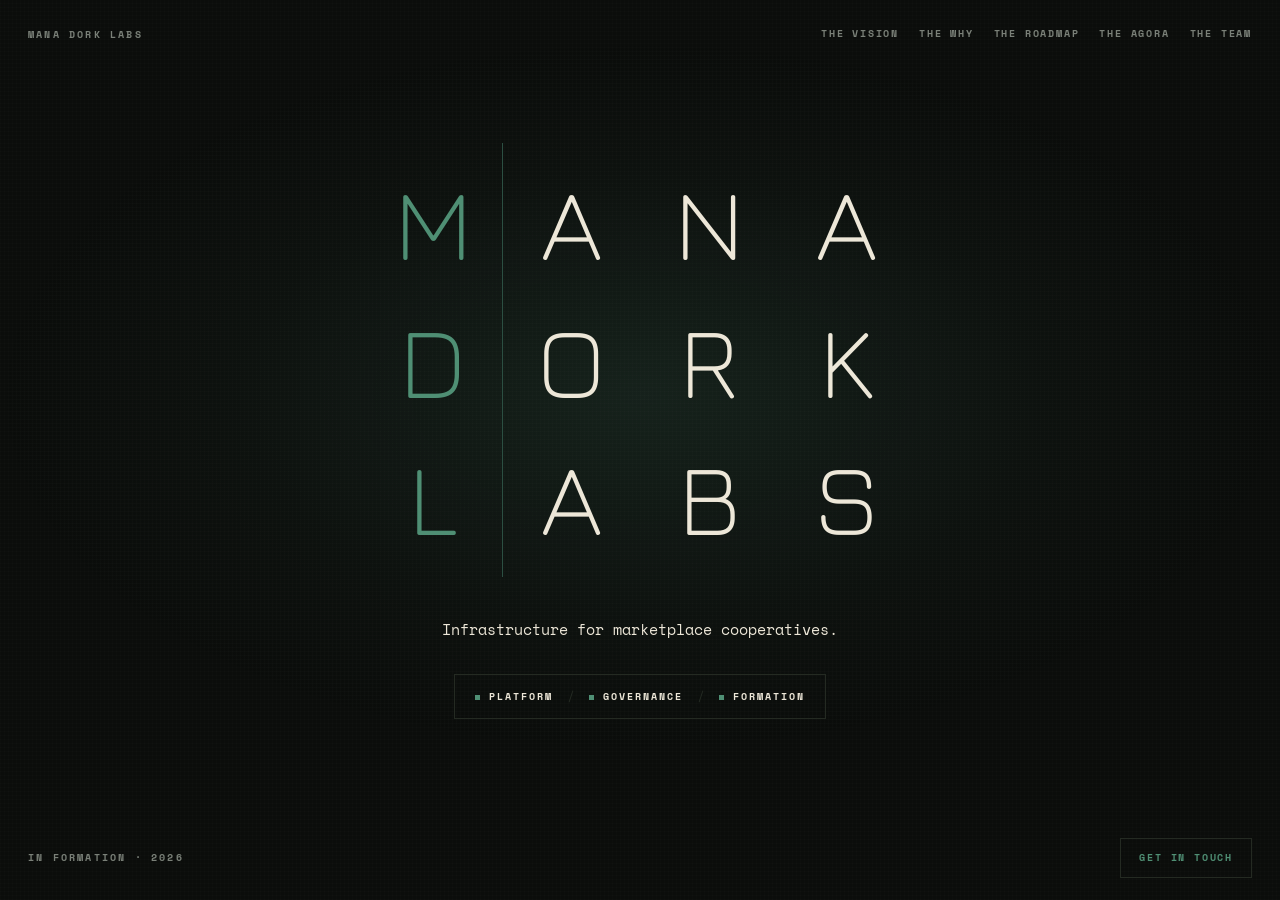
==== commit a250fde4: "Pull the copy back to the source notes and rename the nav Co-Authored-By: Claude Opus 5 <noreply@ant" ====
--- a/index.html
+++ b/index.html
@@ -20,11 +20,11 @@
   <header class="bar bar--top">
     <p class="micro">Mana Dork Labs</p>
     <nav class="nav" aria-label="Primary">
-      <a href="/vision">Vision</a>
-      <a href="/why">Why co-ops</a>
-      <a href="/roadmap">Roadmap</a>
-      <a href="/agora">Agora</a>
-      <a href="/team">Team</a>
+      <a href="/vision">The Vision</a>
+      <a href="/why">The Why</a>
+      <a href="/roadmap">The Roadmap</a>
+      <a href="/agora">The Agora</a>
+      <a href="/team">The Team</a>
     </nav>
   </header>
 
--- a/assets/site.css
+++ b/assets/site.css
@@ -167,10 +167,6 @@
 /* The three core values. */
 .values{list-style:none;margin:0;padding:0;display:grid;gap:1px;background:var(--rule);border:1px solid var(--rule)}
 .values li{background:var(--ink);padding:22px 24px;color:var(--cream);font-size:14px;line-height:1.6}
-.values li span{
-  display:block;font-size:10px;font-weight:700;letter-spacing:.22em;
-  text-transform:uppercase;color:var(--verdigris);margin-bottom:10px;
-}
 @media (min-width:720px){.values{grid-template-columns:repeat(3,1fr)}}
 
 /* Cooperative costs vs capitalist costs, side by side. */
@@ -205,6 +201,18 @@
 .people{display:grid;gap:1px;background:var(--rule);border:1px solid var(--rule)}
 .people article{background:var(--ink);padding:26px 24px}
 .people h3{margin:0 0 14px;font-size:13px;letter-spacing:.14em}
+/* Headshot slot. Empty until there are photos to drop in; the ruled square
+   holds the space so the layout does not shift when they arrive. */
+.people .shot{
+  aspect-ratio:1;width:100%;max-width:200px;margin:0 0 20px;
+  border:1px solid var(--rule);background:#0e120f;
+  display:grid;place-items:center;overflow:hidden;
+}
+.people .shot img{width:100%;height:100%;object-fit:cover;display:block}
+.people .shot span{
+  font-size:9px;font-weight:700;letter-spacing:.22em;
+  text-transform:uppercase;color:var(--rule);
+}
 .people p{margin:0 0 14px;max-width:none}
 .people p:last-child{margin-bottom:0}
 @media (min-width:720px){.people{grid-template-columns:1fr 1fr}}
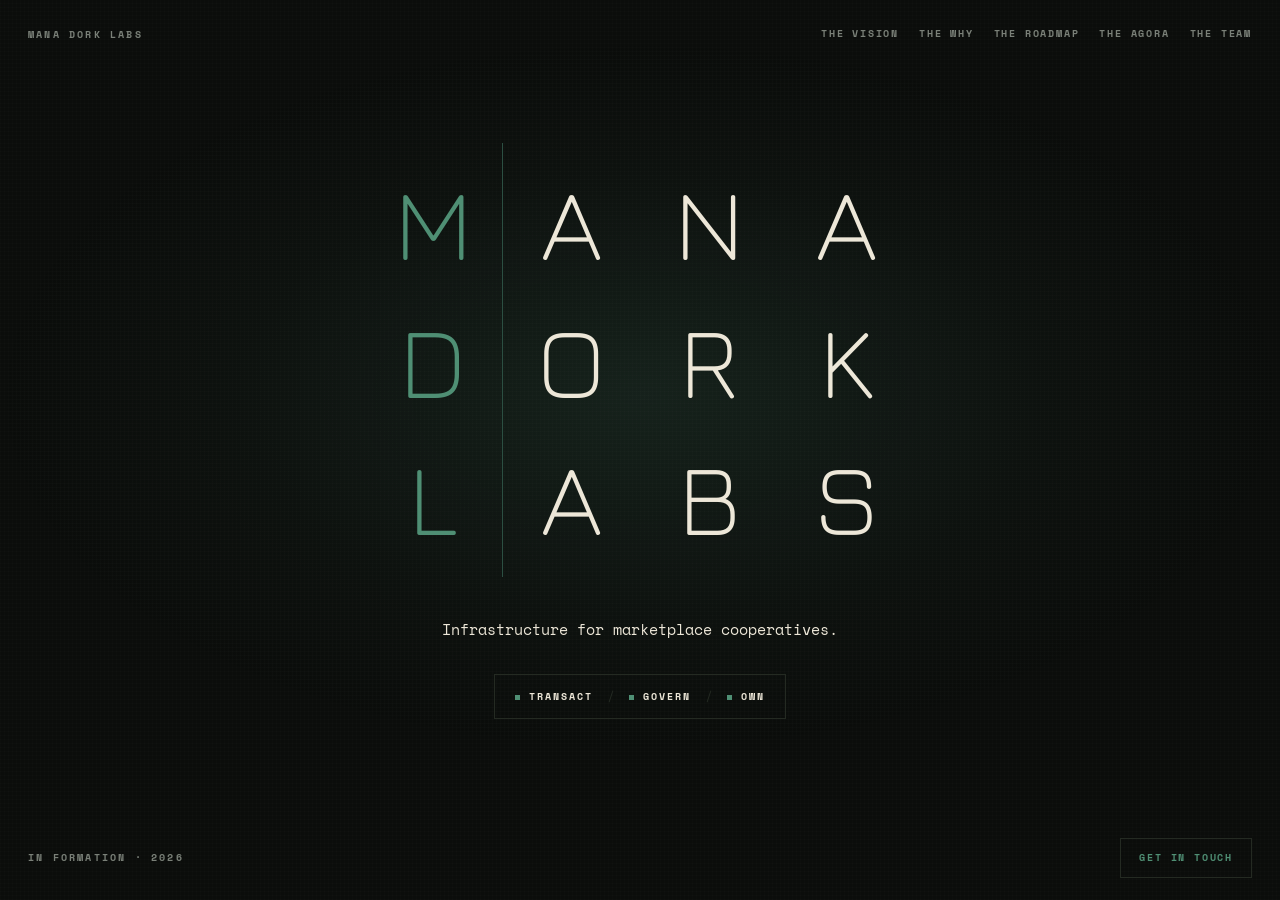
==== commit 1057c4e8: "Change the home page chips to Transact / Govern / Own Co-Authored-By: Claude Opus 5 <noreply@anthrop" ====
--- a/index.html
+++ b/index.html
@@ -39,7 +39,7 @@
     <p class="tagline">Infrastructure for marketplace cooperatives.</p>
 
     <div class="chips">
-      <b>Platform</b><s>/</s><b>Governance</b><s>/</s><b>Formation</b>
+      <b>Transact</b><s>/</s><b>Govern</b><s>/</s><b>Own</b>
     </div>
   </main>
 
